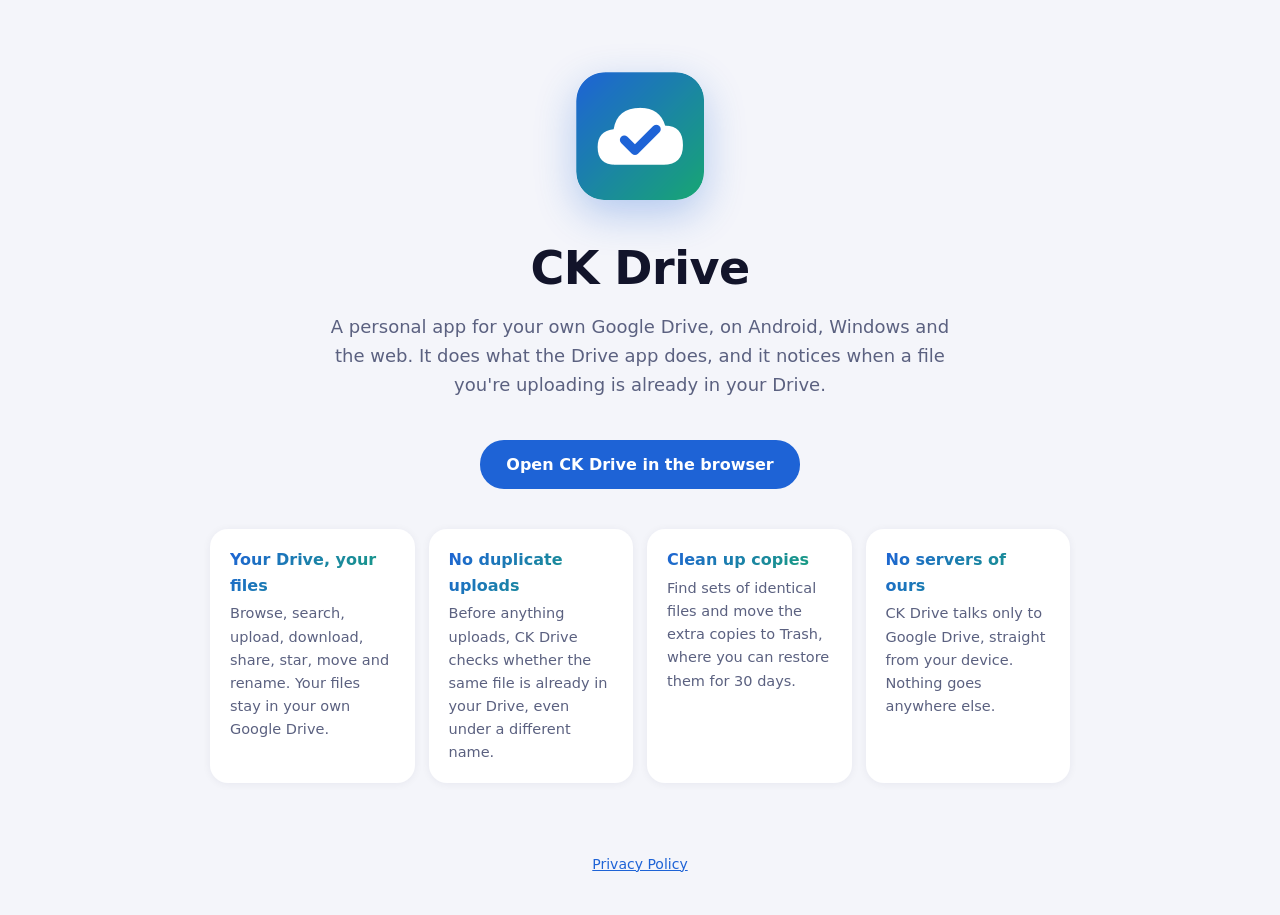
==== ckdrive/index.html @ 09c6b544 "CK Drive: update home page, privacy policy and browser app" ====
<!doctype html>
<html lang="en">
<head>
<meta charset="utf-8">
<meta name="viewport" content="width=device-width, initial-scale=1">
<title>CK Drive</title>
<meta name="description" content="A personal app for your own Google Drive, on Android, Windows and the web, that catches duplicate uploads.">
<link rel="icon" href="icon.png">
<link rel="stylesheet" href="style.css">
</head>
<body>
<main class="hero">
  <img class="logo" src="icon.png" alt="CK Drive icon">
  <h1>CK Drive</h1>
  <p class="lead">A personal app for your own Google Drive, on Android, Windows and the web. It does what the Drive app does, and it notices when a file you're uploading is already in your Drive.</p>
  <a class="cta" href="app/">Open CK Drive in the browser</a>
  <div class="grid">
    <div class="card"><h3>Your Drive, your files</h3><p>Browse, search, upload, download, share, star, move and rename. Your files stay in your own Google Drive.</p></div>
    <div class="card"><h3>No duplicate uploads</h3><p>Before anything uploads, CK Drive checks whether the same file is already in your Drive, even under a different name.</p></div>
    <div class="card"><h3>Clean up copies</h3><p>Find sets of identical files and move the extra copies to Trash, where you can restore them for 30 days.</p></div>
    <div class="card"><h3>No servers of ours</h3><p>CK Drive talks only to Google Drive, straight from your device. Nothing goes anywhere else.</p></div>
  </div>
</main>
<footer><a href="privacy.html">Privacy Policy</a></footer>
</body>
</html>
---- ckdrive/style.css ----
:root { --bg: #f4f5fa; --card: #fff; --text: #12142a; --muted: #5b6180; --line: #e1e4ef; --link: #1e63d6; }
@media (prefers-color-scheme: dark) { :root { --bg: #0d0f1c; --card: #171a2d; --text: #e8eaf6; --muted: #a3a9c8; --line: #262a44; --link: #8ab4f8; } }
* { box-sizing: border-box; }
body { margin: 0; background: var(--bg); color: var(--text); font: 16px/1.6 system-ui, -apple-system, "Segoe UI", Roboto, sans-serif; }
a { color: var(--link); }
header { max-width: 760px; margin: 0 auto; padding: 24px 20px 0; }
header a { display: inline-flex; align-items: center; gap: 10px; color: var(--text); text-decoration: none; font-weight: 700; }
header img { width: 36px; height: 36px; border-radius: 9px; }
.hero { max-width: 900px; margin: 0 auto; padding: 72px 20px 40px; text-align: center; }
.hero .logo { width: 128px; height: 128px; border-radius: 28px; box-shadow: 0 14px 40px rgba(30, 99, 214, .3); }
.hero h1 { font-size: clamp(30px, 6vw, 46px); margin: 24px 0 8px; letter-spacing: -.5px; }
.lead { color: var(--muted); font-size: 18px; max-width: 620px; margin: 0 auto 40px; }
.grid { display: grid; grid-template-columns: repeat(auto-fit, minmax(190px, 1fr)); gap: 14px; text-align: left; }
.card { background: var(--card); border-radius: 18px; padding: 18px 20px; box-shadow: 0 1px 8px rgba(20, 24, 60, .06); }
.card h3 { margin: 0 0 4px; font-size: 16px; background: linear-gradient(135deg, #1e63d6, #17a673); -webkit-background-clip: text; background-clip: text; color: transparent; }
.card p { margin: 0; color: var(--muted); font-size: 14.5px; }
.doc { max-width: 760px; margin: 0 auto; padding: 24px 20px 40px; }
.doc h1 { font-size: 32px; margin-bottom: 0; }
.doc h2 { font-size: 19px; margin-top: 32px; }
.muted { color: var(--muted); margin-top: 4px; }
code { background: var(--line); padding: 1px 6px; border-radius: 6px; font-size: 14px; }
footer { text-align: center; color: var(--muted); padding: 30px 20px 40px; font-size: 14px; }
.cta { display: inline-block; margin: 0 0 40px; padding: 12px 26px; border-radius: 24px; background: #1e63d6; color: #fff; text-decoration: none; font-weight: 600; }
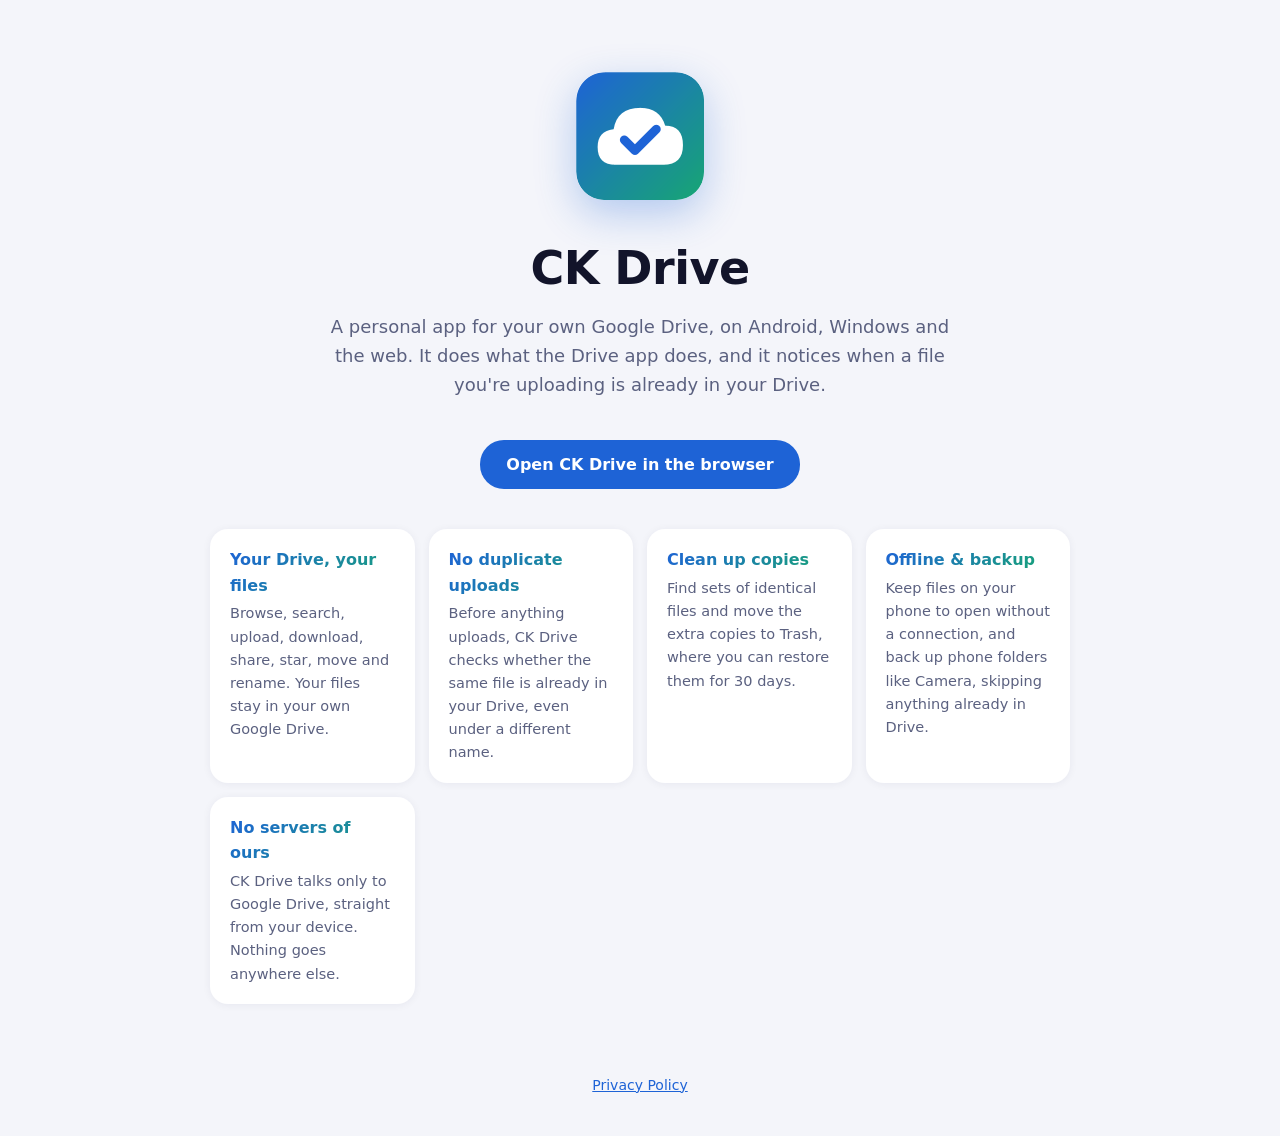
==== commit bc1f3265: "CK Drive: update home page, privacy policy and browser app Co-Authored-By: Claude Opus 5.5 <noreply@" ====
--- a/ckdrive/index.html
+++ b/ckdrive/index.html
@@ -18,6 +18,7 @@
     <div class="card"><h3>Your Drive, your files</h3><p>Browse, search, upload, download, share, star, move and rename. Your files stay in your own Google Drive.</p></div>
     <div class="card"><h3>No duplicate uploads</h3><p>Before anything uploads, CK Drive checks whether the same file is already in your Drive, even under a different name.</p></div>
     <div class="card"><h3>Clean up copies</h3><p>Find sets of identical files and move the extra copies to Trash, where you can restore them for 30 days.</p></div>
+    <div class="card"><h3>Offline &amp; backup</h3><p>Keep files on your phone to open without a connection, and back up phone folders like Camera, skipping anything already in Drive.</p></div>
     <div class="card"><h3>No servers of ours</h3><p>CK Drive talks only to Google Drive, straight from your device. Nothing goes anywhere else.</p></div>
   </div>
 </main>
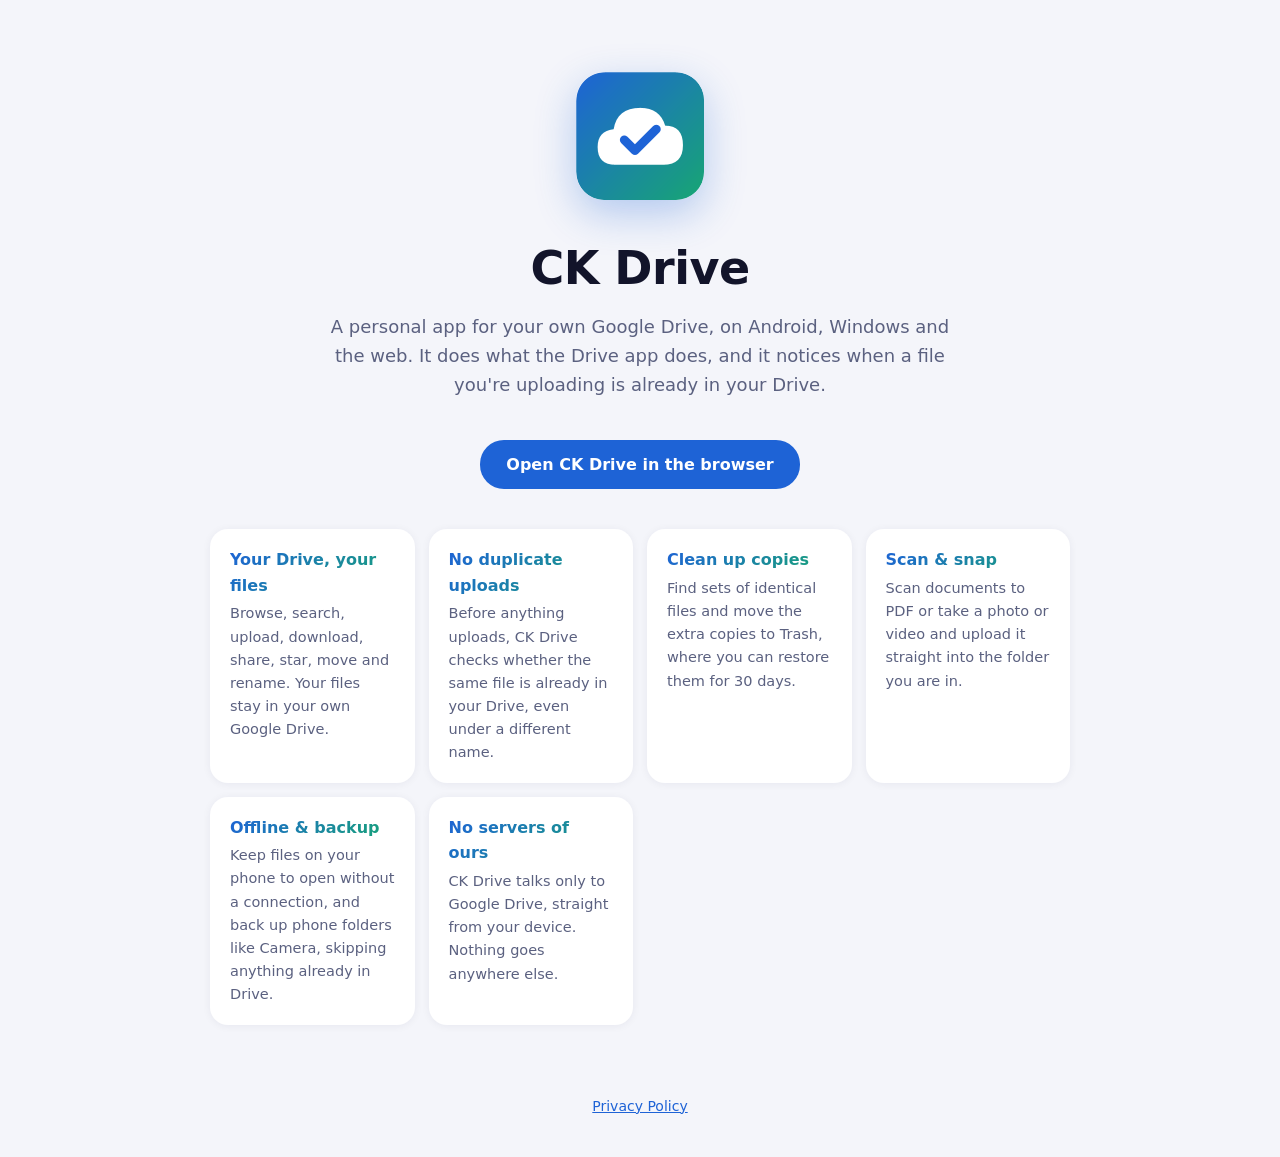
==== commit 35933feb: "CK Drive: update home page, privacy policy and browser app Co-Authored-By: Claude Opus 5.5 <noreply@" ====
--- a/ckdrive/index.html
+++ b/ckdrive/index.html
@@ -18,6 +18,7 @@
     <div class="card"><h3>Your Drive, your files</h3><p>Browse, search, upload, download, share, star, move and rename. Your files stay in your own Google Drive.</p></div>
     <div class="card"><h3>No duplicate uploads</h3><p>Before anything uploads, CK Drive checks whether the same file is already in your Drive, even under a different name.</p></div>
     <div class="card"><h3>Clean up copies</h3><p>Find sets of identical files and move the extra copies to Trash, where you can restore them for 30 days.</p></div>
+    <div class="card"><h3>Scan &amp; snap</h3><p>Scan documents to PDF or take a photo or video and upload it straight into the folder you are in.</p></div>
     <div class="card"><h3>Offline &amp; backup</h3><p>Keep files on your phone to open without a connection, and back up phone folders like Camera, skipping anything already in Drive.</p></div>
     <div class="card"><h3>No servers of ours</h3><p>CK Drive talks only to Google Drive, straight from your device. Nothing goes anywhere else.</p></div>
   </div>
